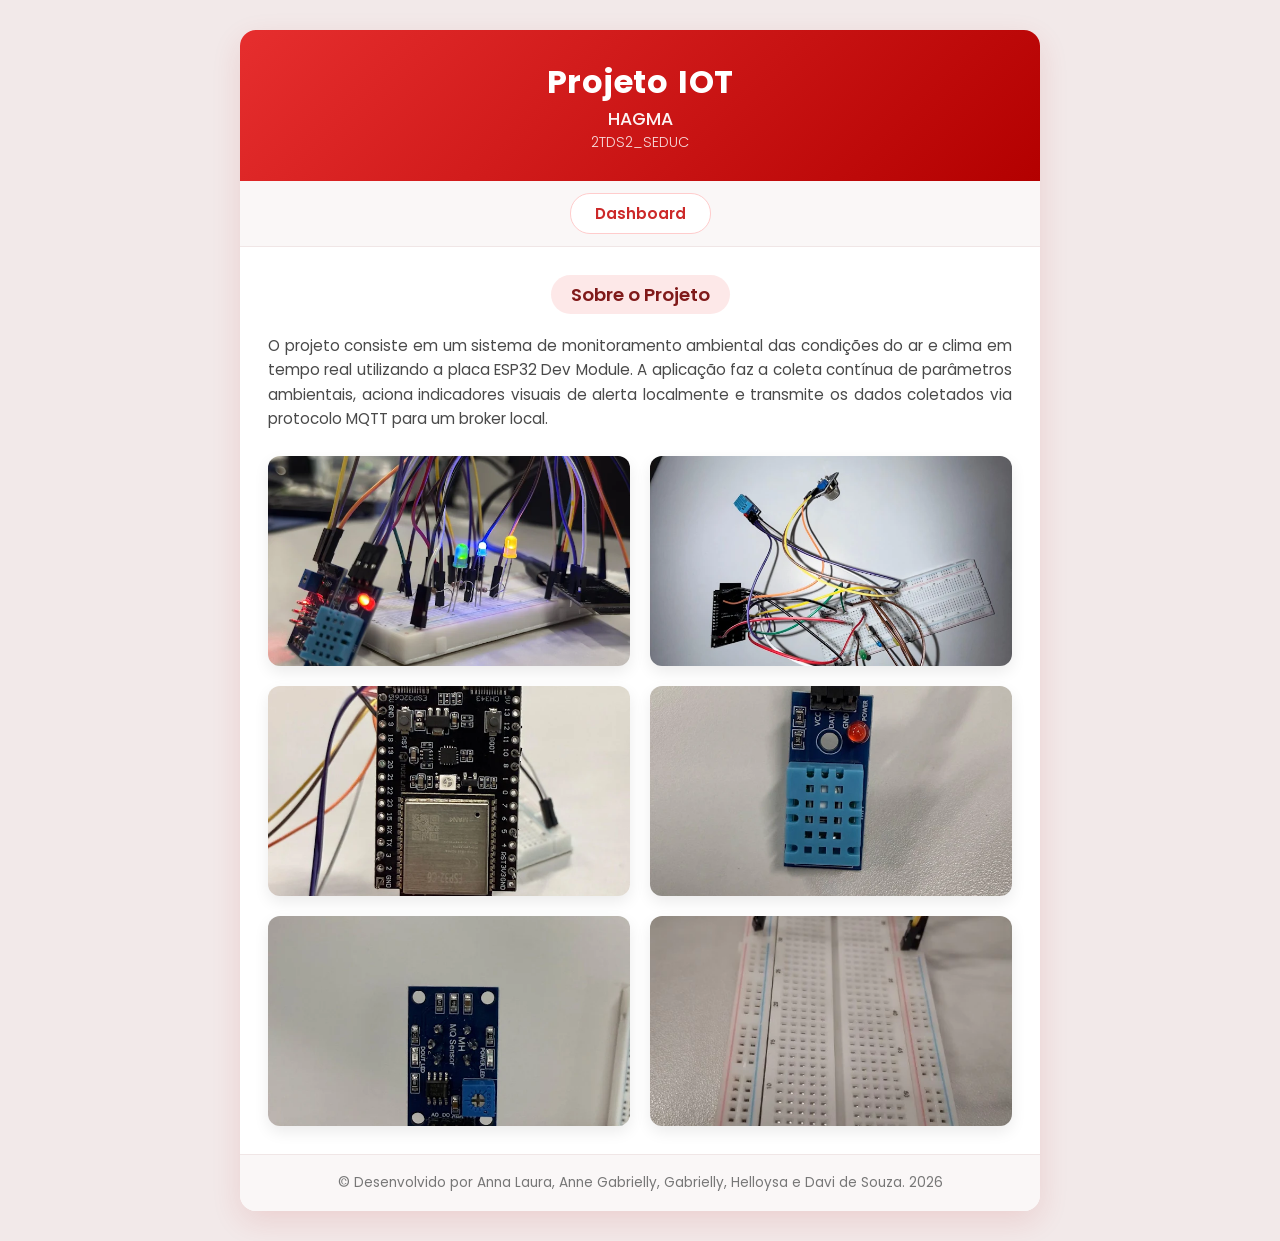
==== index.html @ 2b135443 "first commit" ====
<!doctype html>
<html lang="pt-BR">
    <head>
        <meta charset="UTF-8" />
        <meta name="viewport" content="width=device-width, initial-scale=1.0" />
        <title>Projeto IOT</title>
        <link rel="stylesheet" href="assets/css/index.css" />
    </head>
    <body>
        <div class="app-container">
            <header>
                <div class="tittle">
                    <h1>Projeto</h1>
                    <h1>IOT</h1>
                </div>

                <h2>HAGMA</h2>
                <h3>2TDS2_SEDUC</h3>
            </header>

            <div class="nav">
                <a href="assets/pages/dash.html">Dashboard</a>
            </div>

            <main>
                <h2>Sobre o Projeto</h2>
                <p>
                    O projeto consiste em um sistema de monitoramento ambiental das condições do ar
                    e clima em tempo real utilizando a placa ESP32 Dev Module. A aplicação faz a
                    coleta contínua de parâmetros ambientais, aciona indicadores visuais de alerta
                    localmente e transmite os dados coletados via protocolo MQTT para um broker
                    local.
                </p>

                <div class="gallery-grid">
                    <div class="cards">
                        <div class="cards-front">
                            <img src="assets/img/completo.png" alt="Vista completa" />
                        </div>
                        <div class="cards-back">
                            <h1>Protoboard Completa</h1>
                            <p>Mostra todas as ligações e componentes do projeto integrados na protoboard.</p>
                        </div>
                    </div>

                    <div class="cards">
                        <div class="cards-front">
                            <img src="assets/img/cima.png" alt="Vista por cima" />
                        </div>
                        <div class="cards-back">
                            <h1>Vista por Cima</h1>
                            <p>Exibe a disposição espacial e a organização dos fios na placa.</p>
                        </div>
                    </div>

                    <div class="cards">
                        <div class="cards-front">
                            <img src="assets/img/esp32.png" alt="ESP32" />
                        </div>
                        <div class="cards-back">
                            <h1>ESP32 Dev Module</h1>
                            <p>Processa os dados dos sensores e os envia via Wi-Fi para o broker.</p>
                        </div>
                    </div>

                    <div class="cards">
                        <div class="cards-front">
                            <img src="assets/img/sensor1.png" alt="Sensor de temperatura" />
                        </div>
                        <div class="cards-back">
                            <h1>Sensor de Temperatura e Umidade</h1>
                            <p>Mede a temperatura e a umidade do ar enviando dados ao sistema.</p>
                        </div>
                    </div>

                    <div class="cards">
                        <div class="cards-front">
                            <img src="assets/img/sensor2.png" alt="Sensor de gás" />
                        </div>
                        <div class="cards-back">
                            <h1>Sensor de Gás</h1>
                            <p>Detecta gases e fumaça no ambiente para emitir alertas de segurança.</p>
                        </div>
                    </div>

                    <div class="cards">
                        <div class="cards-front">
                            <img src="assets/img/protoboard.png" alt="Protoboard" />
                        </div>
                        <div class="cards-back">
                            <h1>Protoboard</h1>
                            <p>Exibe as métricas de temperatura, umidade e qualidade do ar em tempo real.</p>
                        </div>
                    </div>
                </div>
            </main>

            <footer>
                <p>
                    &copy; Desenvolvido por Anna Laura, Anne Gabrielly, Gabrielly, Helloysa e Davi
                    de Souza. 2026
                </p>
            </footer>
        </div>
    </body>
</html>
---- assets/css/index.css ----
@import url('https://fonts.googleapis.com/css2?family=Poppins:wght@300;400;500;600;700&display=swap');

* {
    margin: 0;
    padding: 0;
    box-sizing: border-box;
}

body {
    font-family: 'Poppins', sans-serif;
    background-color: #f2e9e9;
    min-height: 100vh;
    display: flex;
    justify-content: center;
    align-items: center;
    padding: 30px 0;
}

.app-container {
    width: 800px;
    max-width: 95%;
    background-color: #ffffff;
    border: none;
    border-radius: 16px;
    display: flex;
    flex-direction: column;
    overflow: hidden;
    box-shadow: 0 10px 30px rgba(186, 34, 34, 0.12);
}

header {
    background: linear-gradient(135deg, #e62e2e 0%, #b30000 100%);
    color: white;
    padding: 28px 20px;
    text-align: center;
    box-shadow: 0 4px 12px rgba(179, 0, 0, 0.15);
}

header h1 {
    font-size: 2rem;
    font-weight: 700;
    letter-spacing: 0.5px;
}

header h2 {
    font-size: 1.1rem;
    font-weight: 500;
    opacity: 0.95;
}

header h3 {
    font-size: 0.9rem;
    font-weight: 300;
    opacity: 0.85;
}

.tittle {
    display: flex;
    justify-content: center;
    gap: 10px;
}

.nav {
    border-bottom: 1px solid #f0e6e6;
    text-align: center;
    padding: 12px 0;
    background-color: #faf7f7;
}

.nav a {
    display: inline-block;
    padding: 8px 24px;
    text-decoration: none;
    color: #cc2929;
    font-weight: 600;
    font-size: 0.95rem;
    background-color: #ffffff;
    border: 1.5px solid #ffcccc;
    border-radius: 20px;
    transition: all 0.3s ease;
}

.nav a:hover {
    background-color: #cc2929;
    color: #ffffff;
    border-color: #cc2929;
    box-shadow: 0 4px 10px rgba(204, 41, 41, 0.2);
}

main {
    padding: 28px;
    flex: 1;
}

main h2 {
    font-size: 1.15rem;
    font-weight: 600;
    color: #801a1a;
    text-align: center;
    background-color: #fde8e8;
    padding: 6px 20px;
    width: fit-content;
    margin: 0 auto 20px auto;
    border-radius: 20px;
}

main p {
    font-size: 0.95rem;
    line-height: 1.6;
    color: #4a4a4a;
    text-align: justify;
    margin-bottom: 25px;
}

.gallery-grid {
    display: grid;
    grid-template-columns: repeat(2, 1fr);
    gap: 20px;
}

.cards {
    position: relative;
    width: 100%;
    height: 210px;
    perspective: 1000px;
}

.cards-front, .cards-back {
    position: absolute;
    top: 0;
    left: 0;
    width: 100%;
    height: 100%;
    border-radius: 12px;
    overflow: hidden;
    backface-visibility: hidden;
    -webkit-backface-visibility: hidden;
    transition: transform 0.6s cubic-bezier(0.4, 0, 0.2, 1);
    box-shadow: 0 6px 15px rgba(0, 0, 0, 0.08);
}

.cards-front {
    transform: rotateY(0deg);
    background-color: #f8f8f8;
}

.cards-front img {
    width: 100%;
    height: 100%;
    object-fit: cover;
    display: block;
}

.cards-back {
    background: linear-gradient(135deg, #c94444 0%, #a32a2a 100%);
    color: #ffffff;
    transform: rotateY(180deg);
    display: flex;
    flex-direction: column;
    align-items: center;
    justify-content: center;
    padding: 20px;
    text-align: center;
}

.cards-back h1 {
    color: #ffffff;
    font-size: 1.25rem;
    font-weight: 600;
    line-height: 1.3;
    margin-bottom: 8px;
    margin-right: 0;
    text-align: center;
}

.cards-back p {
    color: #f0e6e6;
    font-size: 0.85rem;
    line-height: 1.4;
    margin: 0;
    text-align: center;
}

.cards:hover .cards-front {
    transform: rotateY(-180deg);
}

.cards:hover .cards-back {
    transform: rotateY(0deg);
}

footer {
    padding: 18px 20px;
    font-size: 0.85rem;
    color: #777777;
    border-top: 1px solid #f0e6e6;
    text-align: center;
    background-color: #faf7f7;
}

*, *::before, *::after {
  box-sizing: border-box;
  margin: 0;
  padding: 0;
}

img, video, canvas, svg {
  max-width: 100%;
  height: auto;
  display: block;
}

.container {
  width: 100%;
  max-width: 1200px;
  margin: 0 auto;
  padding: 0 20px;
}

.row {
  display: flex;
  flex-wrap: wrap;
  gap: 20px;
}

.col {
  flex: 1 1 300px;
}

@media (max-width: 768px) {
  .container {
    padding: 0 15px;
  }

  .row {
    flex-direction: column;
  }
}

@media (max-width: 480px) {
  body {
    font-size: 14px;
  }
}
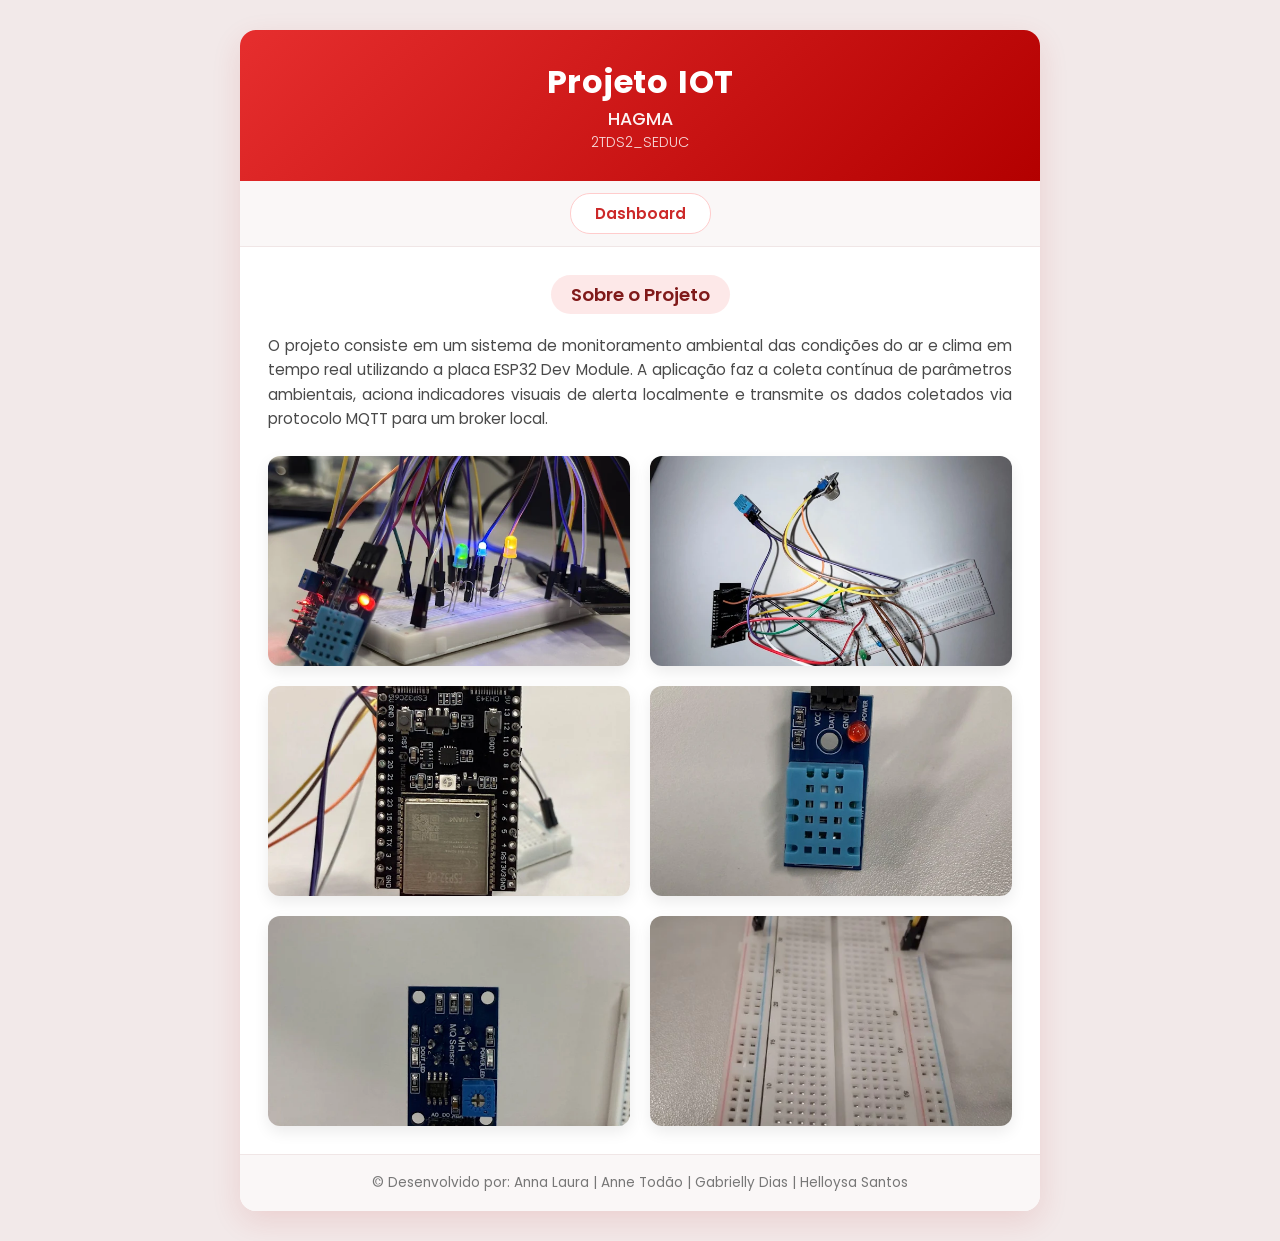
==== commit c8f7b45c: "atualizacao" ====
--- a/index.html
+++ b/index.html
@@ -95,12 +95,36 @@
                 </div>
             </main>
 
-            <footer>
-                <p>
-                    &copy; Desenvolvido por Anna Laura, Anne Gabrielly, Gabrielly, Helloysa e Davi
-                    de Souza. 2026
-                </p>
+            <footer class="global-footer">
+    <p id="lista-integrantes">Desenvolvido por: </p>
             </footer>
         </div>
+
+        <script src="assets/js/index.js"></script>
     </body>
+    <script>
+    (function () {
+  const INTEGRANTES_REAIS = ["Anna Laura", "Anne Todão", "Gabrielly Dias", "Helloysa Santos"];
+
+  function inicializarIntegrantes() {
+    // Sobrescreve o LocalStorage com a lista atualizada de nomes reais
+    localStorage.setItem("integrantesGrupo", JSON.stringify(INTEGRANTES_REAIS));
+
+    // Lê do LocalStorage
+    const salvos = JSON.parse(localStorage.getItem("integrantesGrupo"));
+    const el = document.getElementById("lista-integrantes");
+
+    // Injeta na tela
+    if (el) {
+      el.innerText = "© Desenvolvido por: " + salvos.join(" | ");
+    }
+  }
+
+  if (document.readyState === "loading") {
+    document.addEventListener("DOMContentLoaded", inicializarIntegrantes);
+  } else {
+    inicializarIntegrantes();
+  }
+})();
+    </script>
 </html>
